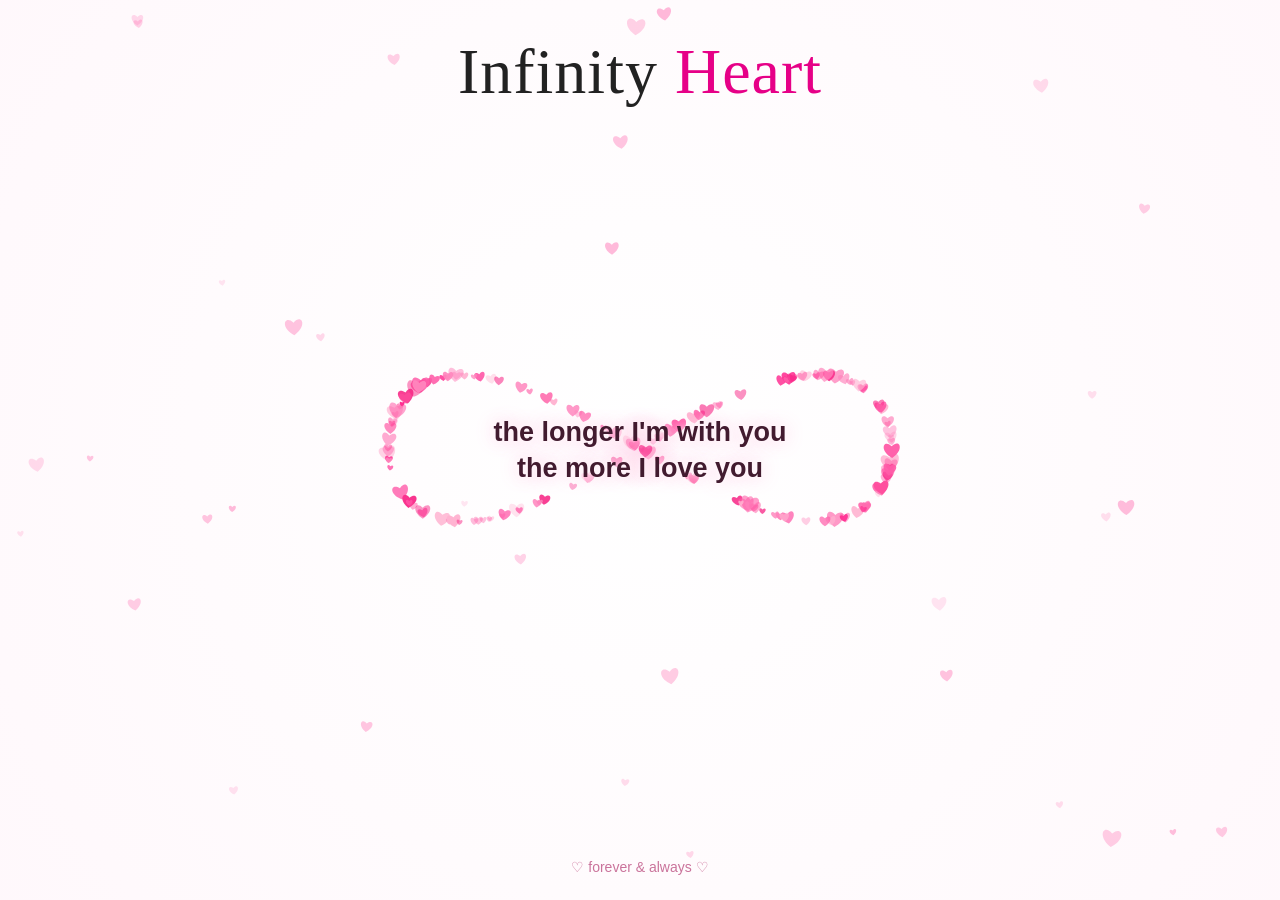
==== infinity-test.html @ 351b424a "Create infinity-test.html" ====
<!DOCTYPE html>
<html lang="en">
<head>
<meta charset="UTF-8">
<meta name="viewport" content="width=device-width, initial-scale=1.0">
<title>Infinity Heart ❤️</title>

<style>
* {
    box-sizing: border-box;
}

html,
body {
    margin: 0;
    width: 100%;
    height: 100%;
    overflow: hidden;
    background: #fff;
    font-family: Georgia, "Times New Roman", serif;
}

#heartCanvas {
    position: fixed;
    inset: 0;
    width: 100%;
    height: 100%;
}

.title {
    position: fixed;
    top: 35px;
    left: 50%;
    transform: translateX(-50%);
    z-index: 5;

    color: #222;
    font-size: clamp(32px, 8vw, 64px);
    font-weight: 500;
    white-space: nowrap;
    letter-spacing: 1px;
}

.title span {
    color: #e60087;
}

.message {
    position: fixed;
    left: 50%;
    top: 50%;
    transform: translate(-50%, -50%);
    z-index: 5;

    text-align: center;
    color: #421b2f;

    font-family: Arial, sans-serif;
    font-weight: 700;
    line-height: 1.35;

    font-size: clamp(16px, 4vw, 27px);

    text-shadow:
        0 0 8px rgba(255, 255, 255, 0.9),
        0 0 18px rgba(255, 180, 220, 0.8);
}

#hint {
    position: fixed;
    bottom: 25px;
    left: 50%;
    transform: translateX(-50%);
    color: #b43a72;
    font-family: Arial, sans-serif;
    font-size: 14px;
    opacity: 0.7;
    z-index: 5;
}
</style>
</head>

<body>

<canvas id="heartCanvas"></canvas>

<div class="title">
    Infinity <span>Heart</span>
</div>

<div class="message">
    the longer I'm with you<br>
    the more I love you
</div>

<div id="hint">
    ♡ forever & always ♡
</div>

<script>
const canvas = document.getElementById("heartCanvas");
const ctx = canvas.getContext("2d");

let width;
let height;
let dpr;

const hearts = [];
const heartCount = 170;

function resize() {
    dpr = Math.min(window.devicePixelRatio || 1, 2);

    width = window.innerWidth;
    height = window.innerHeight;

    canvas.width = width * dpr;
    canvas.height = height * dpr;

    canvas.style.width = width + "px";
    canvas.style.height = height + "px";

    ctx.setTransform(dpr, 0, 0, dpr, 0, 0);
}

window.addEventListener("resize", resize);
resize();


/* -----------------------------
   Infinity mathematical path
----------------------------- */

function infinityPoint(t) {

    const scale = Math.min(width, height) * 0.28;

    const x =
        Math.sin(t) * scale;

    const y =
        Math.sin(t) * Math.cos(t) * scale * 0.58;

    return {
        x: width / 2 + x,
        y: height / 2 + y
    };
}


/* -----------------------------
   Heart drawing
----------------------------- */

function drawHeart(x, y, size, rotation, alpha, color) {

    ctx.save();

    ctx.translate(x, y);
    ctx.rotate(rotation);

    ctx.globalAlpha = alpha;
    ctx.fillStyle = color;

    ctx.beginPath();

    const s = size;

    ctx.moveTo(0, s * 0.35);

    ctx.bezierCurveTo(
        -s * 0.9,
        -s * 0.2,
        -s * 0.55,
        -s,
        0,
        -s * 0.45
    );

    ctx.bezierCurveTo(
        s * 0.55,
        -s,
        s * 0.9,
        -s * 0.2,
        0,
        s * 0.35
    );

    ctx.fill();

    ctx.restore();
}


/* -----------------------------
   Create hearts
----------------------------- */

for (let i = 0; i < heartCount; i++) {

    hearts.push({

        t: Math.random() * Math.PI * 2,

        speed:
            0.00045 +
            Math.random() * 0.0008,

        size:
            5 +
            Math.random() * 10,

        alpha:
            0.35 +
            Math.random() * 0.65,

        rotation:
            (Math.random() - 0.5) * 0.5,

        color: [
            "#ff2f92",
            "#ff5ca8",
            "#ff86bd",
            "#f72585",
            "#ffb3d1",
            "#ff4d9d"
        ][Math.floor(Math.random() * 6)],

        offset:
            (Math.random() - 0.5) * 0.15
    });
}


/* -----------------------------
   Floating background hearts
----------------------------- */

const floatingHearts = [];

for (let i = 0; i < 35; i++) {

    floatingHearts.push({

        x: Math.random() * width,

        y: Math.random() * height,

        size: 5 + Math.random() * 12,

        speed: 0.15 + Math.random() * 0.45,

        drift: Math.random() * Math.PI * 2,

        alpha: 0.15 + Math.random() * 0.35
    });
}


/* -----------------------------
   Animation
----------------------------- */

let time = 0;

function animate() {

    requestAnimationFrame(animate);

    time += 1;

    ctx.clearRect(0, 0, width, height);


    /* Soft white background */

    const gradient = ctx.createRadialGradient(
        width / 2,
        height / 2,
        0,
        width / 2,
        height / 2,
        Math.max(width, height) * 0.7
    );

    gradient.addColorStop(0, "#ffffff");
    gradient.addColorStop(1, "#fff7fb");

    ctx.fillStyle = gradient;
    ctx.fillRect(0, 0, width, height);


    /* Floating hearts */

    floatingHearts.forEach(h => {

        h.y -= h.speed;

        h.x += Math.sin(time * 0.01 + h.drift) * 0.25;

        if (h.y < -30) {
            h.y = height + 30;
            h.x = Math.random() * width;
        }

        drawHeart(
            h.x,
            h.y,
            h.size,
            Math.sin(time * 0.01 + h.drift) * 0.15,
            h.alpha,
            "#ff75b5"
        );
    });


    /* Infinity hearts */

    hearts.forEach((heart, index) => {

        heart.t += heart.speed;

        if (heart.t > Math.PI * 2) {
            heart.t -= Math.PI * 2;
        }

        const p = infinityPoint(
            heart.t + heart.offset
        );

        const pulse =
            1 +
            Math.sin(time * 0.05 + index) * 0.12;

        drawHeart(
            p.x,
            p.y,
            heart.size * pulse,
            heart.rotation,
            heart.alpha,
            heart.color
        );
    });


    /* Glowing center */

    const glowRadius =
        35 +
        Math.sin(time * 0.04) * 8;

    const glow = ctx.createRadialGradient(
        width / 2,
        height / 2,
        0,
        width / 2,
        height / 2,
        glowRadius
    );

    glow.addColorStop(
        0,
        "rgba(255, 105, 180, 0.20)"
    );

    glow.addColorStop(
        1,
        "rgba(255, 105, 180, 0)"
    );

    ctx.fillStyle = glow;

    ctx.beginPath();

    ctx.arc(
        width / 2,
        height / 2,
        glowRadius,
        0,
        Math.PI * 2
    );

    ctx.fill();
}

animate();
</script>

</body>
</html>
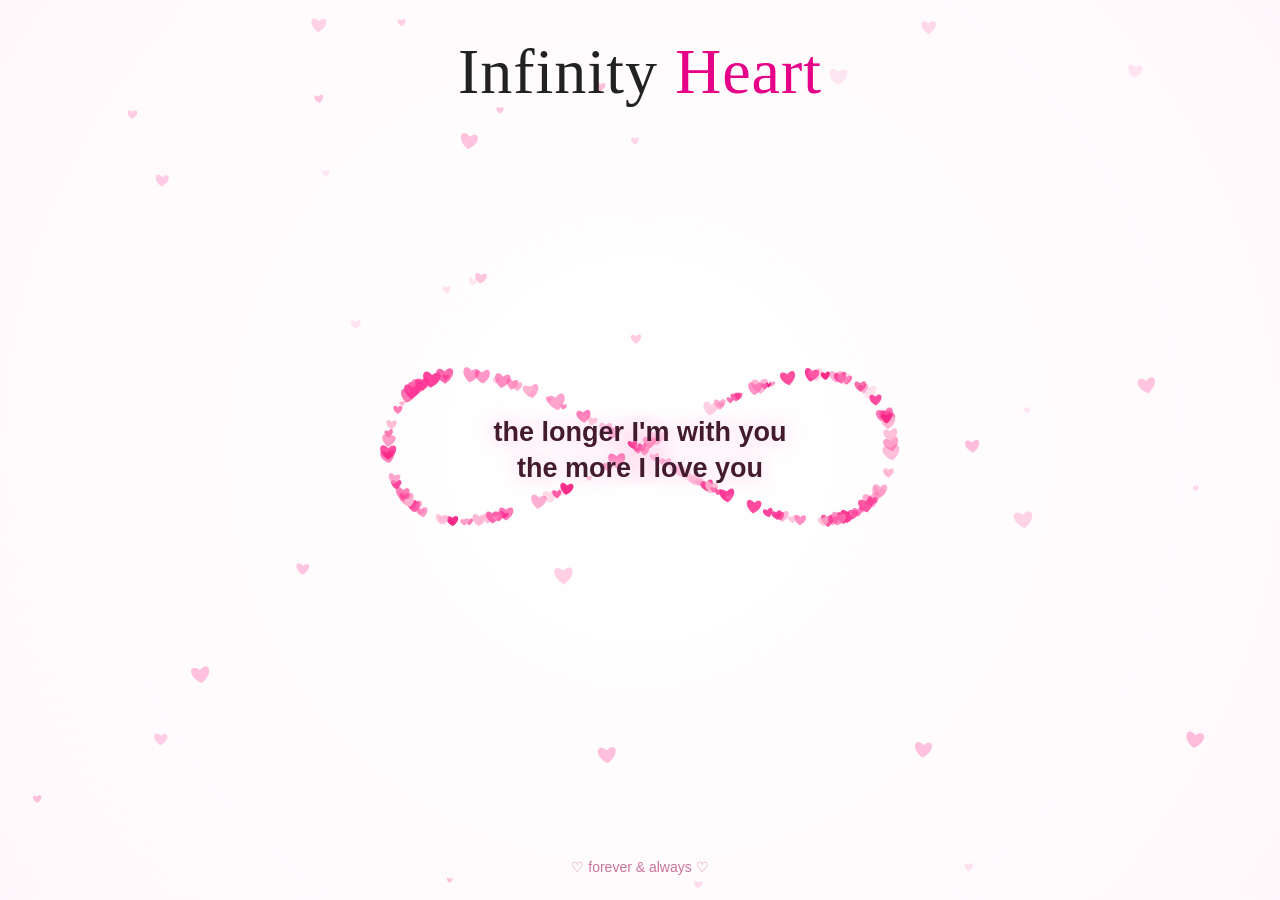
==== commit b59471b5: "Update infinity-test.html" ====
--- a/infinity-test.html
+++ b/infinity-test.html
@@ -96,6 +96,9 @@
 <div id="hint">
     ♡ forever & always ♡
 </div>
+    <button id="continueBtn">
+    Continue the surprise → 💗
+    </button>
 
 <script>
 const canvas = document.getElementById("heartCanvas");
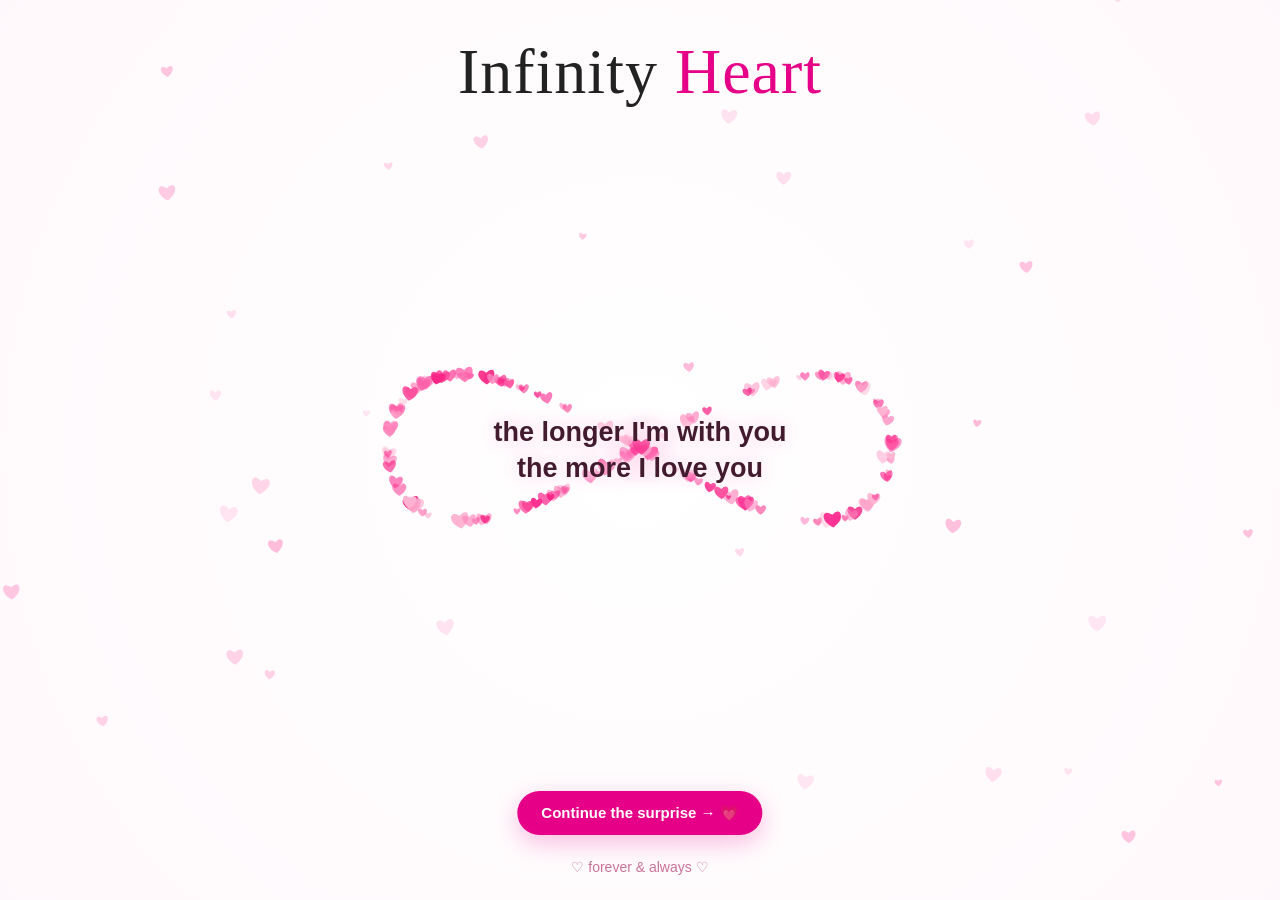
==== commit cae5d728: "Update infinity-test.html" ====
--- a/infinity-test.html
+++ b/infinity-test.html
@@ -77,6 +77,27 @@
     opacity: 0.7;
     z-index: 5;
 }
+    #continueBtn {
+    position: fixed;
+    bottom: 65px;
+    left: 50%;
+    transform: translateX(-50%);
+    z-index: 10;
+
+    padding: 13px 24px;
+    border: none;
+    border-radius: 30px;
+
+    background: #e60087;
+    color: white;
+
+    font-size: 15px;
+    font-weight: 700;
+
+    cursor: pointer;
+
+    box-shadow: 0 8px 25px rgba(230, 0, 135, 0.25);
+    }
 </style>
 </head>
 
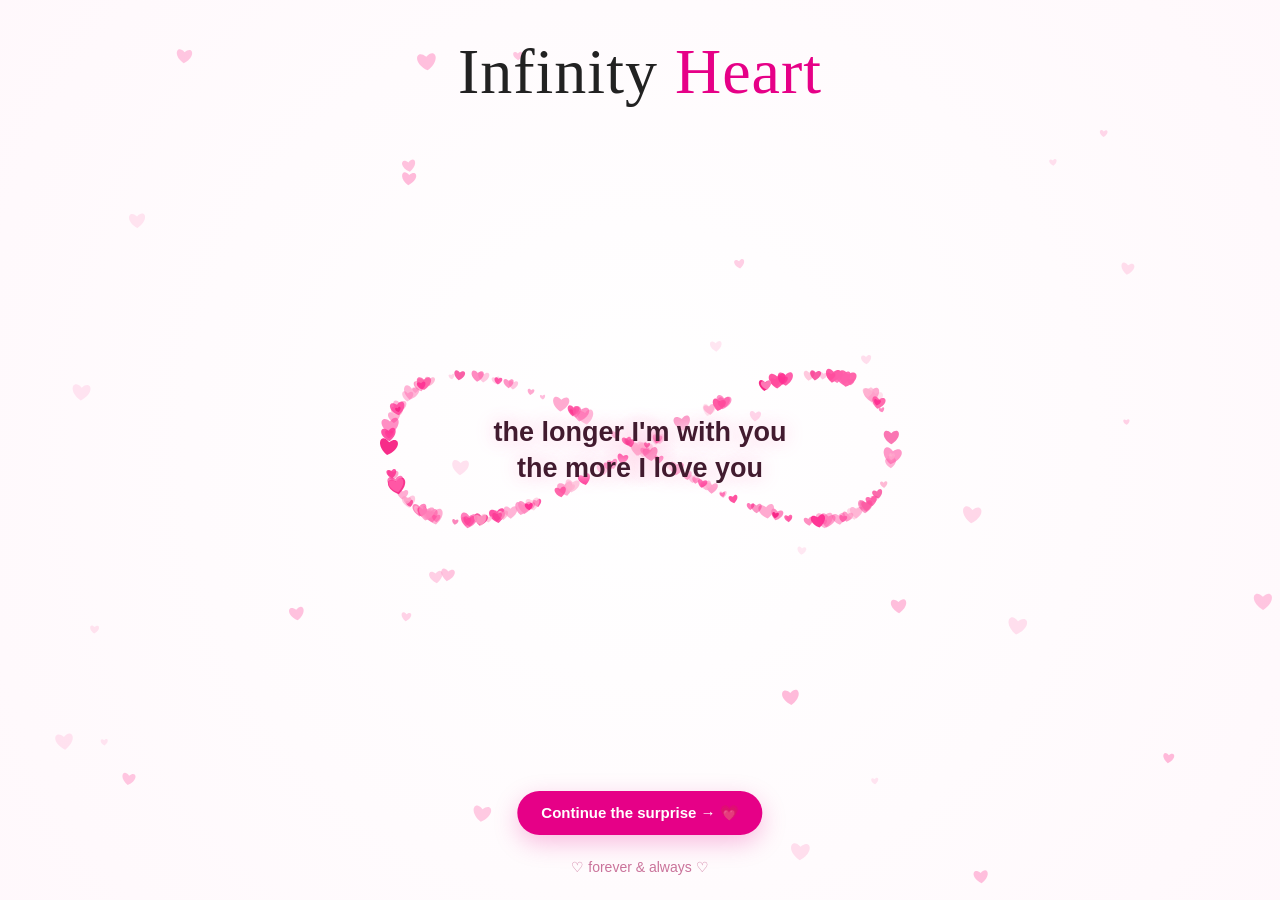
==== commit c444a990: "Update infinity-test.html" ====
--- a/infinity-test.html
+++ b/infinity-test.html
@@ -408,6 +408,9 @@
 }
 
 animate();
+    document.getElementById("continueBtn").addEventListener("click", function () {
+    window.location.href = "index.html";
+});
 </script>
 
 </body>
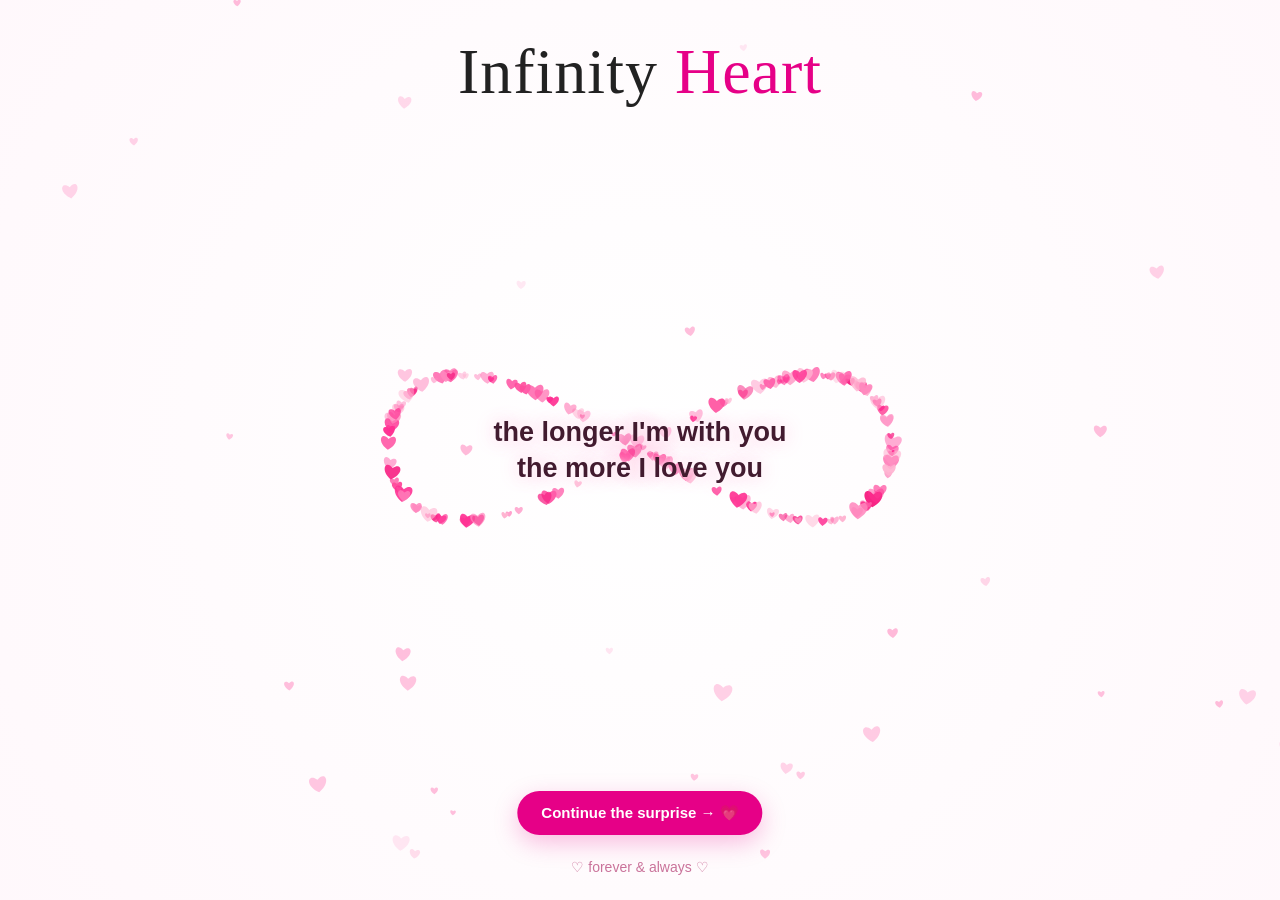
==== commit 3a610b52: "Update infinity-test.html" ====
--- a/infinity-test.html
+++ b/infinity-test.html
@@ -409,7 +409,7 @@
 
 animate();
     document.getElementById("continueBtn").addEventListener("click", function () {
-    window.location.href = "index.html";
+    window.location.href = "index.html?from=infinity";
 });
 </script>
 
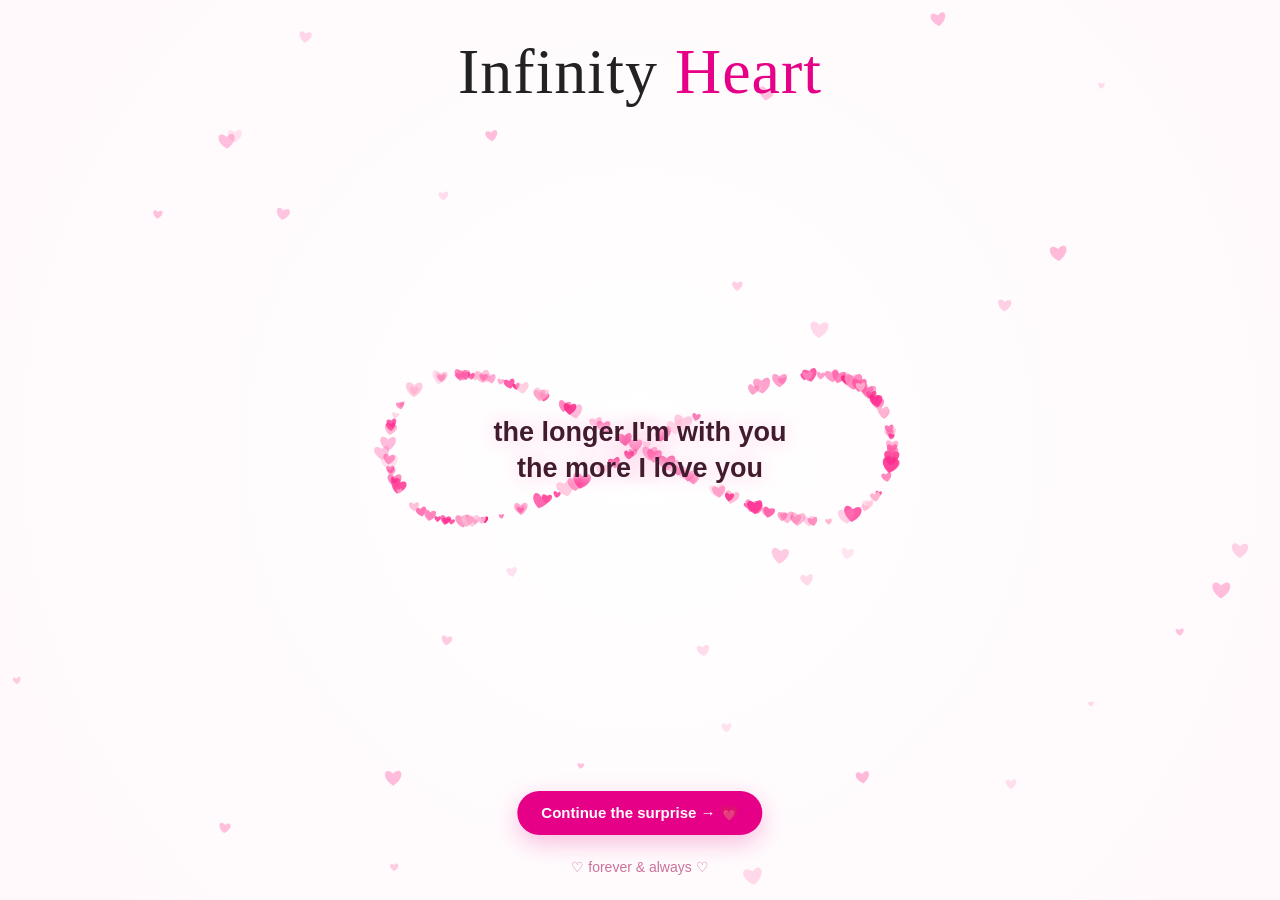
==== commit 70d70874: "Update infinity-test.html" ====
--- a/infinity-test.html
+++ b/infinity-test.html
@@ -409,7 +409,7 @@
 
 animate();
     document.getElementById("continueBtn").addEventListener("click", function () {
-    window.location.href = "index.html?from=infinity";
+    window.location.href = "index.html?from=infinity&panda=1";
 });
 </script>
 
